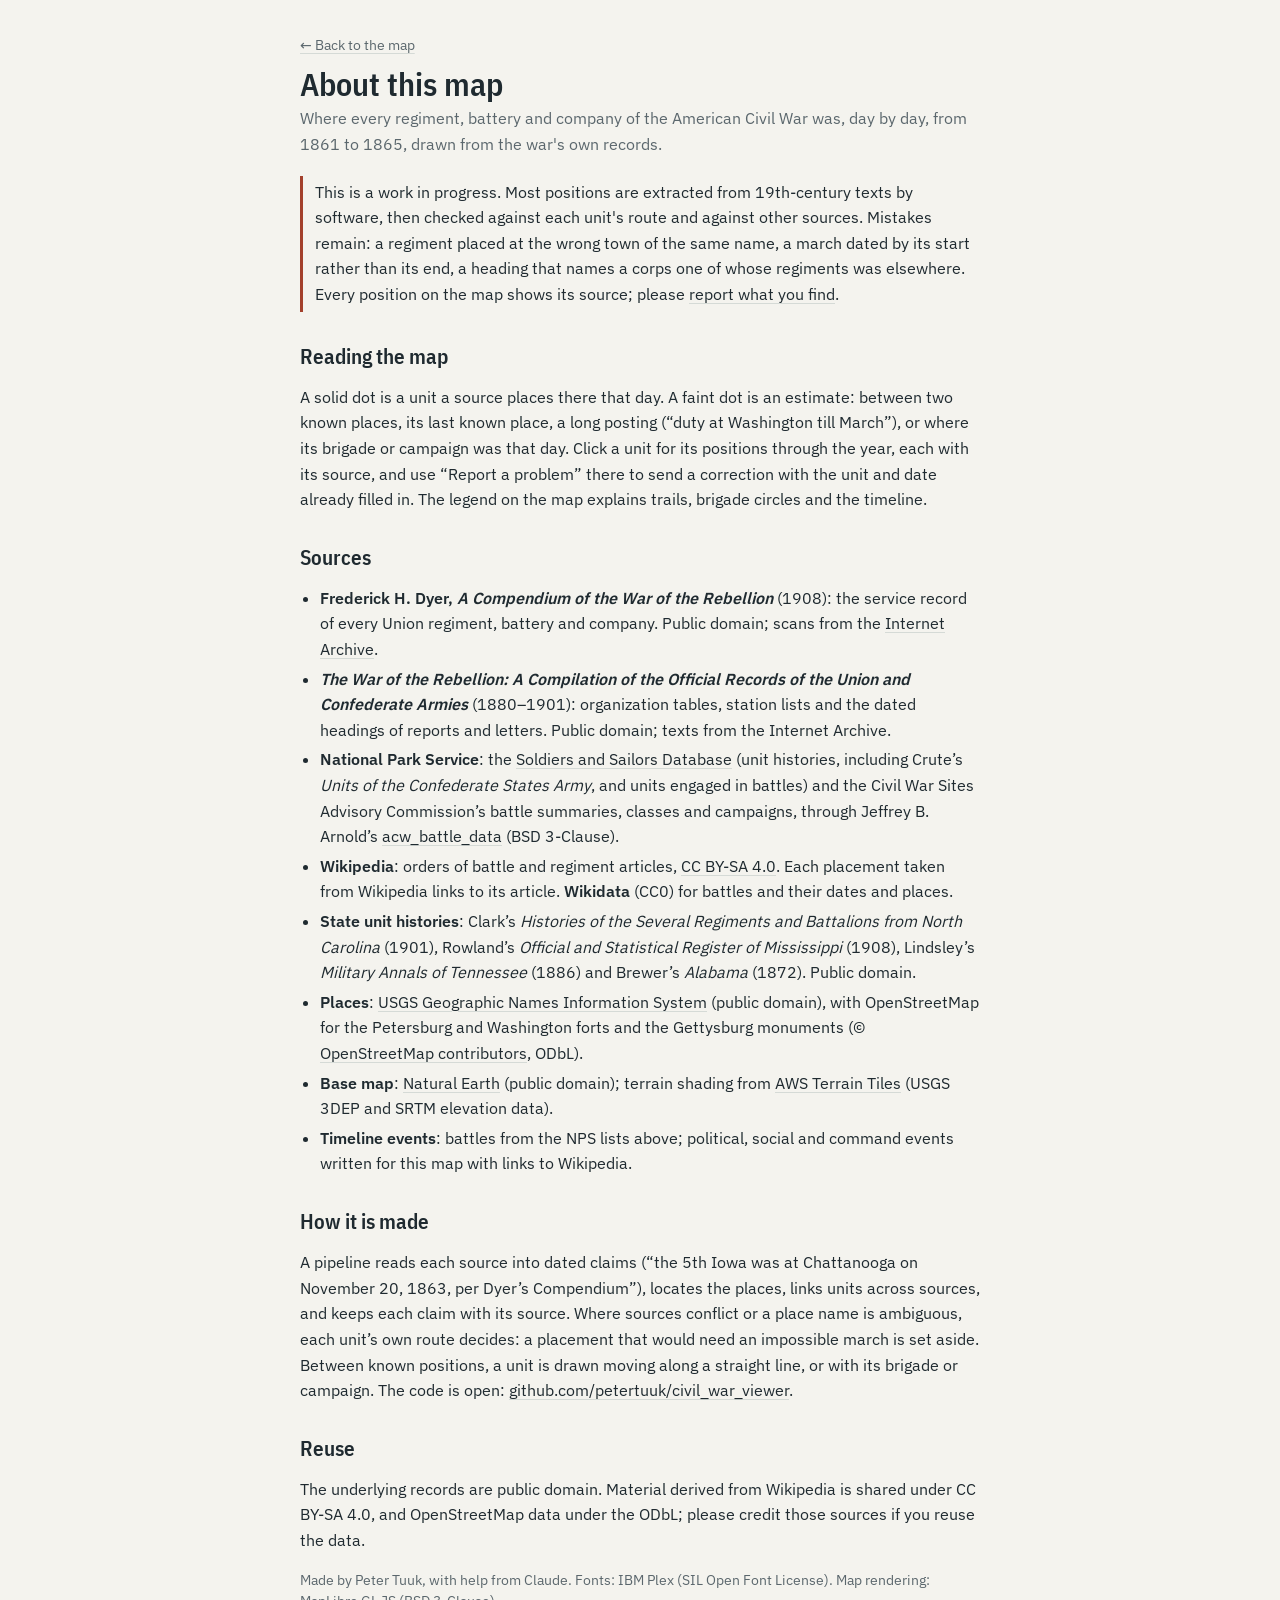
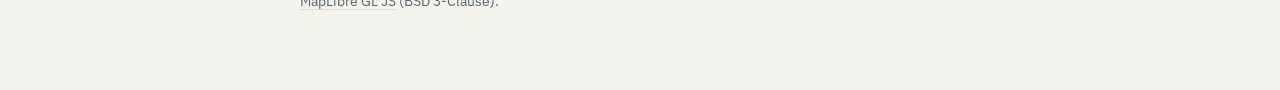
==== viewer/site/about.html @ c05b24ee "Site: public GitHub Pages build, About page, report links - build_site.py / deploy_site.sh: build a " ====
<!DOCTYPE html>
<html lang="en">
<head>
<meta charset="utf-8">
<meta name="viewport" content="width=device-width, initial-scale=1">
<title>About · Civil War, Day by Day</title>
<meta name="description" content="How the Civil War, Day by Day map is made: its sources, methods, limits, and how to report a problem.">
<link rel="icon" href="favicon.svg" type="image/svg+xml">
<link rel="stylesheet" href="fonts/fonts.css">
<style>
:root { --ink: #1f2a30; --muted: #5b676d; --line: #d5dad6; --land: #f4f3ee; --union: #2c5d9b; --conf: #a3402c;
  --display: "IBM Plex Sans Condensed", "Arial Narrow", sans-serif; --body: "IBM Plex Sans", system-ui, sans-serif; }
@media (prefers-color-scheme: dark) { :root { --ink: #e6e9e4; --muted: #a3ada8; --line: #3a4448; --land: #151b1d; --union: #6f9ee0; --conf: #e07a5f; color-scheme: dark; } }
body { margin: 0; background: var(--land); color: var(--ink); font: 16px/1.6 var(--body); }
main { max-width: 680px; margin: 0 auto; padding: 32px 20px 64px; }
h1 { font: 600 32px/1.15 var(--display); margin: 8px 0 4px; }
h2 { font: 600 21px/1.2 var(--display); margin: 32px 0 6px; }
.lede { color: var(--muted); margin: 0 0 8px; }
a { color: inherit; text-decoration-color: var(--line); text-underline-offset: 3px; }
a:hover { text-decoration-color: currentColor; }
.back { font-size: 14px; color: var(--muted); }
ul { padding-left: 20px; } li { margin: 4px 0; }
.note { border-left: 3px solid var(--conf); padding: 4px 0 4px 12px; margin: 18px 0; }
small, .small { font-size: 13.5px; color: var(--muted); }
</style>
</head>
<body>
<main>
  <a class="back" href="./">← Back to the map</a>
  <h1>About this map</h1>
  <p class="lede">Where every regiment, battery and company of the American Civil War was, day by day, from 1861 to 1865, drawn from the war's own records.</p>

  <div class="note">This is a work in progress. Most positions are extracted from 19th-century texts by software, then checked against each unit's route and against other sources. Mistakes remain: a regiment placed at the wrong town of the same name, a march dated by its start rather than its end, a heading that names a corps one of whose regiments was elsewhere. Every position on the map shows its source; please <a href="https://github.com/petertuuk/civil_war_viewer/issues/new?title=Correction&amp;body=**Unit%20and%20date%3A**%0A%0A**What%20the%20map%20shows%3A**%0A%0A**What%20is%20right%2C%20and%20your%20source%3A**%0A">report what you find</a>.</div>

  <h2>Reading the map</h2>
  <p>A solid dot is a unit a source places there that day. A faint dot is an estimate: between two known places, its last known place, a long posting (“duty at Washington till March”), or where its brigade or campaign was that day. Click a unit for its positions through the year, each with its source, and use “Report a problem” there to send a correction with the unit and date already filled in. The legend on the map explains trails, brigade circles and the timeline.</p>

  <h2>Sources</h2>
  <ul>
    <li><b>Frederick H. Dyer, <i>A Compendium of the War of the Rebellion</i></b> (1908): the service record of every Union regiment, battery and company. Public domain; scans from the <a href="https://archive.org/">Internet Archive</a>.</li>
    <li><b><i>The War of the Rebellion: A Compilation of the Official Records of the Union and Confederate Armies</i></b> (1880–1901): organization tables, station lists and the dated headings of reports and letters. Public domain; texts from the Internet Archive.</li>
    <li><b>National Park Service</b>: the <a href="https://www.nps.gov/civilwar/soldiers-and-sailors-database.htm">Soldiers and Sailors Database</a> (unit histories, including Crute’s <i>Units of the Confederate States Army</i>, and units engaged in battles) and the Civil War Sites Advisory Commission’s battle summaries, classes and campaigns, through Jeffrey B. Arnold’s <a href="https://github.com/jrnold/acw_battle_data">acw_battle_data</a> (BSD 3-Clause).</li>
    <li><b>Wikipedia</b>: orders of battle and regiment articles, <a href="https://creativecommons.org/licenses/by-sa/4.0/">CC BY-SA 4.0</a>. Each placement taken from Wikipedia links to its article. <b>Wikidata</b> (CC0) for battles and their dates and places.</li>
    <li><b>State unit histories</b>: Clark’s <i>Histories of the Several Regiments and Battalions from North Carolina</i> (1901), Rowland’s <i>Official and Statistical Register of Mississippi</i> (1908), Lindsley’s <i>Military Annals of Tennessee</i> (1886) and Brewer’s <i>Alabama</i> (1872). Public domain.</li>
    <li><b>Places</b>: <a href="https://www.usgs.gov/tools/geographic-names-information-system-gnis">USGS Geographic Names Information System</a> (public domain), with OpenStreetMap for the Petersburg and Washington forts and the Gettysburg monuments (© <a href="https://www.openstreetmap.org/copyright">OpenStreetMap contributors</a>, ODbL).</li>
    <li><b>Base map</b>: <a href="https://www.naturalearthdata.com/">Natural Earth</a> (public domain); terrain shading from <a href="https://registry.opendata.aws/terrain-tiles/">AWS Terrain Tiles</a> (USGS 3DEP and SRTM elevation data).</li>
    <li><b>Timeline events</b>: battles from the NPS lists above; political, social and command events written for this map with links to Wikipedia.</li>
  </ul>

  <h2>How it is made</h2>
  <p>A pipeline reads each source into dated claims (“the 5th Iowa was at Chattanooga on November 20, 1863, per Dyer’s Compendium”), locates the places, links units across sources, and keeps each claim with its source. Where sources conflict or a place name is ambiguous, each unit’s own route decides: a placement that would need an impossible march is set aside. Between known positions, a unit is drawn moving along a straight line, or with its brigade or campaign. The code is open: <a href="https://github.com/petertuuk/civil_war_viewer">github.com/petertuuk/civil_war_viewer</a>.</p>

  <h2>Reuse</h2>
  <p>The underlying records are public domain. Material derived from Wikipedia is shared under CC BY-SA 4.0, and OpenStreetMap data under the ODbL; please credit those sources if you reuse the data.</p>

  <p class="small">Made by Peter Tuuk, with help from Claude. Fonts: IBM Plex (SIL Open Font License). Map rendering: <a href="https://maplibre.org/">MapLibre GL JS</a> (BSD 3-Clause).</p>
</main>
</body>
</html>
---- viewer/site/fonts/fonts.css ----
/* IBM Plex (SIL Open Font License 1.1, see OFL.txt), latin and latin-ext subsets, from @fontsource */
@font-face { font-family: "IBM Plex Sans"; font-style: normal; font-weight: 400; font-display: swap; src: url(ibm-plex-sans-latin-400-normal.woff2) format("woff2"); unicode-range: U+0000-00FF,U+0131,U+0152-0153,U+02BB-02BC,U+02C6,U+02DA,U+02DC,U+0304,U+0308,U+0329,U+2000-206F,U+20AC,U+2122,U+2191,U+2193,U+2212,U+2215,U+FEFF,U+FFFD; }
@font-face { font-family: "IBM Plex Sans"; font-style: normal; font-weight: 400; font-display: swap; src: url(ibm-plex-sans-latin-ext-400-normal.woff2) format("woff2"); unicode-range: U+0100-02BA,U+02BD-02C5,U+02C7-02CC,U+02CE-02D7,U+02DD-02FF,U+0304,U+0308,U+0329,U+1D00-1DBF,U+1E00-1E9F,U+1EF2-1EFF,U+2020,U+20A0-20AB,U+20AD-20C0,U+2113,U+2C60-2C7F,U+A720-A7FF; }
@font-face { font-family: "IBM Plex Sans"; font-style: normal; font-weight: 500; font-display: swap; src: url(ibm-plex-sans-latin-500-normal.woff2) format("woff2"); unicode-range: U+0000-00FF,U+0131,U+0152-0153,U+02BB-02BC,U+02C6,U+02DA,U+02DC,U+0304,U+0308,U+0329,U+2000-206F,U+20AC,U+2122,U+2191,U+2193,U+2212,U+2215,U+FEFF,U+FFFD; }
@font-face { font-family: "IBM Plex Sans"; font-style: normal; font-weight: 500; font-display: swap; src: url(ibm-plex-sans-latin-ext-500-normal.woff2) format("woff2"); unicode-range: U+0100-02BA,U+02BD-02C5,U+02C7-02CC,U+02CE-02D7,U+02DD-02FF,U+0304,U+0308,U+0329,U+1D00-1DBF,U+1E00-1E9F,U+1EF2-1EFF,U+2020,U+20A0-20AB,U+20AD-20C0,U+2113,U+2C60-2C7F,U+A720-A7FF; }
@font-face { font-family: "IBM Plex Sans"; font-style: normal; font-weight: 600; font-display: swap; src: url(ibm-plex-sans-latin-600-normal.woff2) format("woff2"); unicode-range: U+0000-00FF,U+0131,U+0152-0153,U+02BB-02BC,U+02C6,U+02DA,U+02DC,U+0304,U+0308,U+0329,U+2000-206F,U+20AC,U+2122,U+2191,U+2193,U+2212,U+2215,U+FEFF,U+FFFD; }
@font-face { font-family: "IBM Plex Sans"; font-style: normal; font-weight: 600; font-display: swap; src: url(ibm-plex-sans-latin-ext-600-normal.woff2) format("woff2"); unicode-range: U+0100-02BA,U+02BD-02C5,U+02C7-02CC,U+02CE-02D7,U+02DD-02FF,U+0304,U+0308,U+0329,U+1D00-1DBF,U+1E00-1E9F,U+1EF2-1EFF,U+2020,U+20A0-20AB,U+20AD-20C0,U+2113,U+2C60-2C7F,U+A720-A7FF; }
@font-face { font-family: "IBM Plex Sans Condensed"; font-style: normal; font-weight: 500; font-display: swap; src: url(ibm-plex-sans-condensed-latin-500-normal.woff2) format("woff2"); unicode-range: U+0000-00FF,U+0131,U+0152-0153,U+02BB-02BC,U+02C6,U+02DA,U+02DC,U+0304,U+0308,U+0329,U+2000-206F,U+20AC,U+2122,U+2191,U+2193,U+2212,U+2215,U+FEFF,U+FFFD; }
@font-face { font-family: "IBM Plex Sans Condensed"; font-style: normal; font-weight: 500; font-display: swap; src: url(ibm-plex-sans-condensed-latin-ext-500-normal.woff2) format("woff2"); unicode-range: U+0100-02BA,U+02BD-02C5,U+02C7-02CC,U+02CE-02D7,U+02DD-02FF,U+0304,U+0308,U+0329,U+1D00-1DBF,U+1E00-1E9F,U+1EF2-1EFF,U+2020,U+20A0-20AB,U+20AD-20C0,U+2113,U+2C60-2C7F,U+A720-A7FF; }
@font-face { font-family: "IBM Plex Sans Condensed"; font-style: normal; font-weight: 600; font-display: swap; src: url(ibm-plex-sans-condensed-latin-600-normal.woff2) format("woff2"); unicode-range: U+0000-00FF,U+0131,U+0152-0153,U+02BB-02BC,U+02C6,U+02DA,U+02DC,U+0304,U+0308,U+0329,U+2000-206F,U+20AC,U+2122,U+2191,U+2193,U+2212,U+2215,U+FEFF,U+FFFD; }
@font-face { font-family: "IBM Plex Sans Condensed"; font-style: normal; font-weight: 600; font-display: swap; src: url(ibm-plex-sans-condensed-latin-ext-600-normal.woff2) format("woff2"); unicode-range: U+0100-02BA,U+02BD-02C5,U+02C7-02CC,U+02CE-02D7,U+02DD-02FF,U+0304,U+0308,U+0329,U+1D00-1DBF,U+1E00-1E9F,U+1EF2-1EFF,U+2020,U+20A0-20AB,U+20AD-20C0,U+2113,U+2C60-2C7F,U+A720-A7FF; }
@font-face { font-family: "IBM Plex Mono"; font-style: normal; font-weight: 400; font-display: swap; src: url(ibm-plex-mono-latin-400-normal.woff2) format("woff2"); unicode-range: U+0000-00FF,U+0131,U+0152-0153,U+02BB-02BC,U+02C6,U+02DA,U+02DC,U+0304,U+0308,U+0329,U+2000-206F,U+20AC,U+2122,U+2191,U+2193,U+2212,U+2215,U+FEFF,U+FFFD; }
@font-face { font-family: "IBM Plex Mono"; font-style: normal; font-weight: 400; font-display: swap; src: url(ibm-plex-mono-latin-ext-400-normal.woff2) format("woff2"); unicode-range: U+0100-02BA,U+02BD-02C5,U+02C7-02CC,U+02CE-02D7,U+02DD-02FF,U+0304,U+0308,U+0329,U+1D00-1DBF,U+1E00-1E9F,U+1EF2-1EFF,U+2020,U+20A0-20AB,U+20AD-20C0,U+2113,U+2C60-2C7F,U+A720-A7FF; }
@font-face { font-family: "IBM Plex Mono"; font-style: normal; font-weight: 500; font-display: swap; src: url(ibm-plex-mono-latin-500-normal.woff2) format("woff2"); unicode-range: U+0000-00FF,U+0131,U+0152-0153,U+02BB-02BC,U+02C6,U+02DA,U+02DC,U+0304,U+0308,U+0329,U+2000-206F,U+20AC,U+2122,U+2191,U+2193,U+2212,U+2215,U+FEFF,U+FFFD; }
@font-face { font-family: "IBM Plex Mono"; font-style: normal; font-weight: 500; font-display: swap; src: url(ibm-plex-mono-latin-ext-500-normal.woff2) format("woff2"); unicode-range: U+0100-02BA,U+02BD-02C5,U+02C7-02CC,U+02CE-02D7,U+02DD-02FF,U+0304,U+0308,U+0329,U+1D00-1DBF,U+1E00-1E9F,U+1EF2-1EFF,U+2020,U+20A0-20AB,U+20AD-20C0,U+2113,U+2C60-2C7F,U+A720-A7FF; }
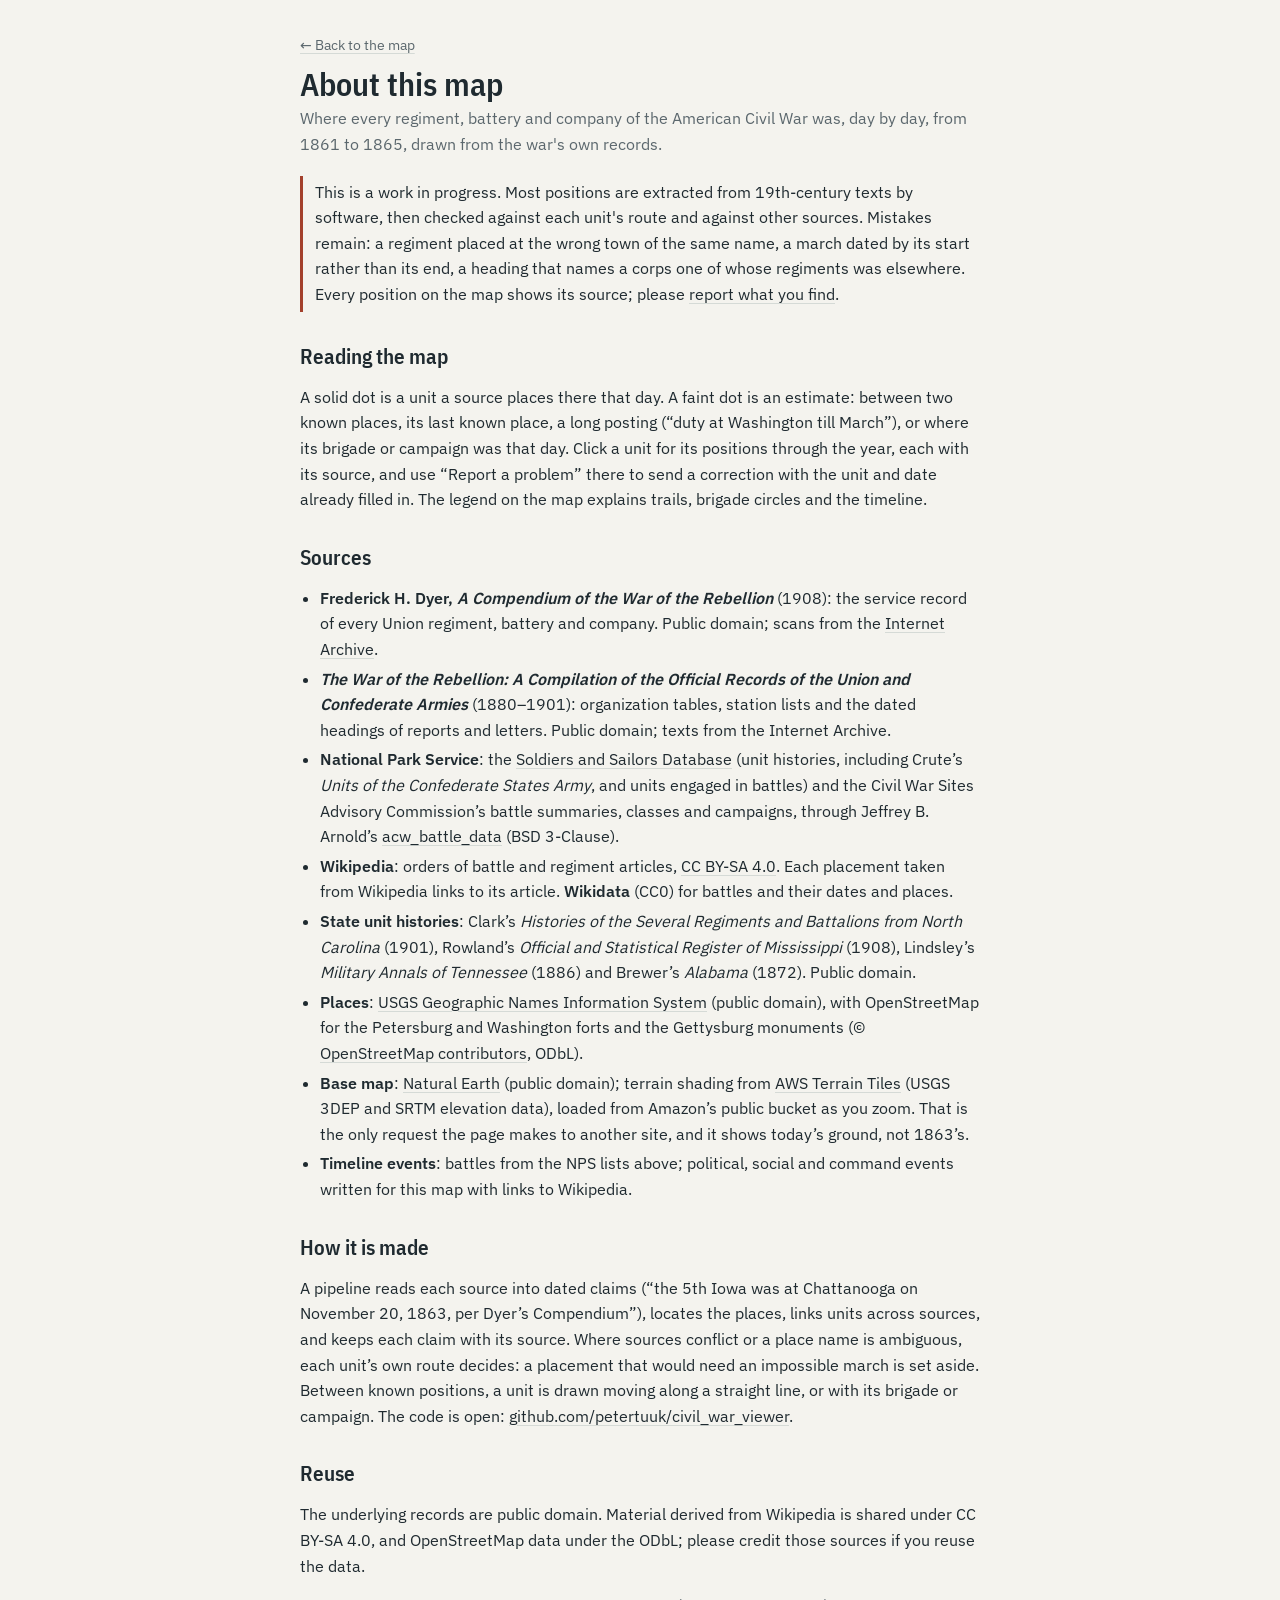
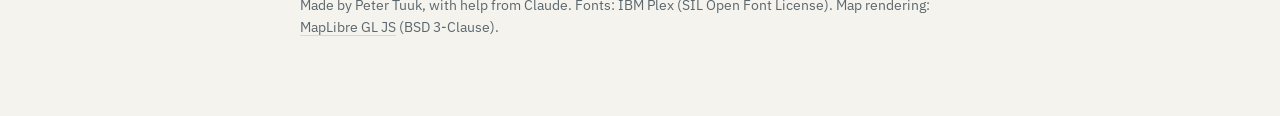
==== commit e17734ca: "Map: restore live shaded relief, start it at zoom 5 The live hillshade (AWS Terrain Tiles, ~10 m in " ====
--- a/viewer/site/about.html
+++ b/viewer/site/about.html
@@ -43,7 +43,7 @@
     <li><b>Wikipedia</b>: orders of battle and regiment articles, <a href="https://creativecommons.org/licenses/by-sa/4.0/">CC BY-SA 4.0</a>. Each placement taken from Wikipedia links to its article. <b>Wikidata</b> (CC0) for battles and their dates and places.</li>
     <li><b>State unit histories</b>: Clark’s <i>Histories of the Several Regiments and Battalions from North Carolina</i> (1901), Rowland’s <i>Official and Statistical Register of Mississippi</i> (1908), Lindsley’s <i>Military Annals of Tennessee</i> (1886) and Brewer’s <i>Alabama</i> (1872). Public domain.</li>
     <li><b>Places</b>: <a href="https://www.usgs.gov/tools/geographic-names-information-system-gnis">USGS Geographic Names Information System</a> (public domain), with OpenStreetMap for the Petersburg and Washington forts and the Gettysburg monuments (© <a href="https://www.openstreetmap.org/copyright">OpenStreetMap contributors</a>, ODbL).</li>
-    <li><b>Base map</b>: <a href="https://www.naturalearthdata.com/">Natural Earth</a> (public domain); terrain shading from <a href="https://registry.opendata.aws/terrain-tiles/">AWS Terrain Tiles</a> (USGS 3DEP and SRTM elevation data).</li>
+    <li><b>Base map</b>: <a href="https://www.naturalearthdata.com/">Natural Earth</a> (public domain); terrain shading from <a href="https://registry.opendata.aws/terrain-tiles/">AWS Terrain Tiles</a> (USGS 3DEP and SRTM elevation data), loaded from Amazon’s public bucket as you zoom. That is the only request the page makes to another site, and it shows today’s ground, not 1863’s.</li>
     <li><b>Timeline events</b>: battles from the NPS lists above; political, social and command events written for this map with links to Wikipedia.</li>
   </ul>
 
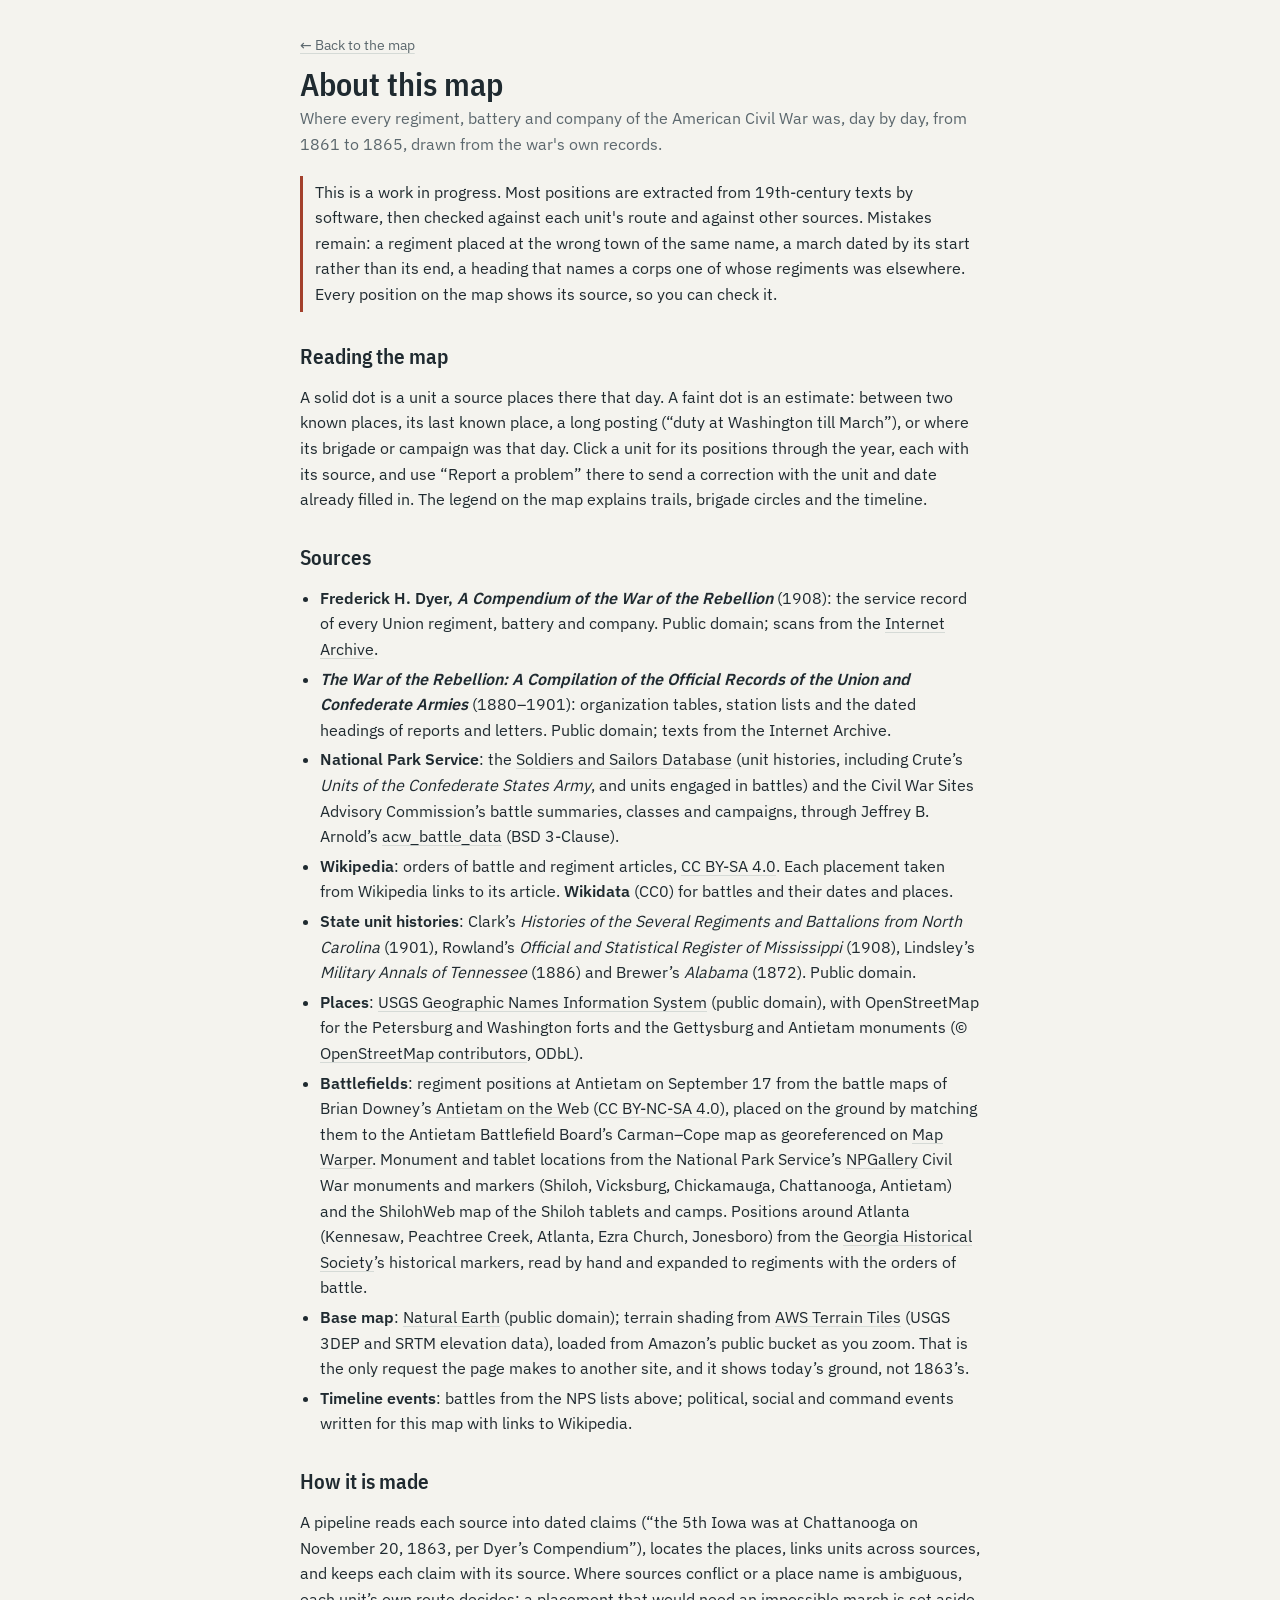
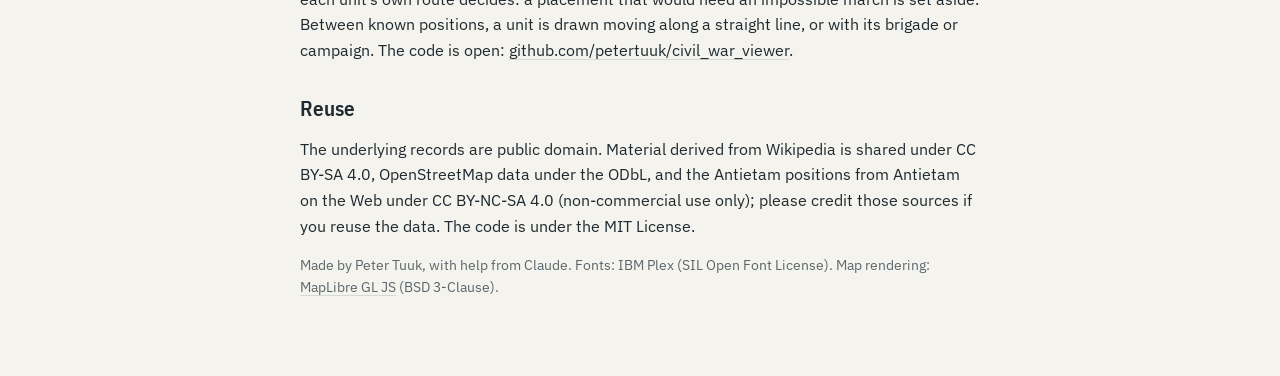
==== commit b05276b6: "Site: short battle labels, battlefield credits, LICENSE" ====
--- a/viewer/site/about.html
+++ b/viewer/site/about.html
@@ -4,7 +4,7 @@
 <meta charset="utf-8">
 <meta name="viewport" content="width=device-width, initial-scale=1">
 <title>About · Civil War, Day by Day</title>
-<meta name="description" content="How the Civil War, Day by Day map is made: its sources, methods, limits, and how to report a problem.">
+<meta name="description" content="How the Civil War, Day by Day map is made: its sources, methods and limits.">
 <link rel="icon" href="favicon.svg" type="image/svg+xml">
 <link rel="stylesheet" href="fonts/fonts.css">
 <style>
@@ -30,7 +30,7 @@
   <h1>About this map</h1>
   <p class="lede">Where every regiment, battery and company of the American Civil War was, day by day, from 1861 to 1865, drawn from the war's own records.</p>
 
-  <div class="note">This is a work in progress. Most positions are extracted from 19th-century texts by software, then checked against each unit's route and against other sources. Mistakes remain: a regiment placed at the wrong town of the same name, a march dated by its start rather than its end, a heading that names a corps one of whose regiments was elsewhere. Every position on the map shows its source; please <a href="https://github.com/petertuuk/civil_war_viewer/issues/new?title=Correction&amp;body=**Unit%20and%20date%3A**%0A%0A**What%20the%20map%20shows%3A**%0A%0A**What%20is%20right%2C%20and%20your%20source%3A**%0A">report what you find</a>.</div>
+  <div class="note">This is a work in progress. Most positions are extracted from 19th-century texts by software, then checked against each unit's route and against other sources. Mistakes remain: a regiment placed at the wrong town of the same name, a march dated by its start rather than its end, a heading that names a corps one of whose regiments was elsewhere. Every position on the map shows its source, so you can check it.</div>
 
   <h2>Reading the map</h2>
   <p>A solid dot is a unit a source places there that day. A faint dot is an estimate: between two known places, its last known place, a long posting (“duty at Washington till March”), or where its brigade or campaign was that day. Click a unit for its positions through the year, each with its source, and use “Report a problem” there to send a correction with the unit and date already filled in. The legend on the map explains trails, brigade circles and the timeline.</p>
@@ -42,7 +42,8 @@
     <li><b>National Park Service</b>: the <a href="https://www.nps.gov/civilwar/soldiers-and-sailors-database.htm">Soldiers and Sailors Database</a> (unit histories, including Crute’s <i>Units of the Confederate States Army</i>, and units engaged in battles) and the Civil War Sites Advisory Commission’s battle summaries, classes and campaigns, through Jeffrey B. Arnold’s <a href="https://github.com/jrnold/acw_battle_data">acw_battle_data</a> (BSD 3-Clause).</li>
     <li><b>Wikipedia</b>: orders of battle and regiment articles, <a href="https://creativecommons.org/licenses/by-sa/4.0/">CC BY-SA 4.0</a>. Each placement taken from Wikipedia links to its article. <b>Wikidata</b> (CC0) for battles and their dates and places.</li>
     <li><b>State unit histories</b>: Clark’s <i>Histories of the Several Regiments and Battalions from North Carolina</i> (1901), Rowland’s <i>Official and Statistical Register of Mississippi</i> (1908), Lindsley’s <i>Military Annals of Tennessee</i> (1886) and Brewer’s <i>Alabama</i> (1872). Public domain.</li>
-    <li><b>Places</b>: <a href="https://www.usgs.gov/tools/geographic-names-information-system-gnis">USGS Geographic Names Information System</a> (public domain), with OpenStreetMap for the Petersburg and Washington forts and the Gettysburg monuments (© <a href="https://www.openstreetmap.org/copyright">OpenStreetMap contributors</a>, ODbL).</li>
+    <li><b>Places</b>: <a href="https://www.usgs.gov/tools/geographic-names-information-system-gnis">USGS Geographic Names Information System</a> (public domain), with OpenStreetMap for the Petersburg and Washington forts and the Gettysburg and Antietam monuments (© <a href="https://www.openstreetmap.org/copyright">OpenStreetMap contributors</a>, ODbL).</li>
+    <li><b>Battlefields</b>: regiment positions at Antietam on September 17 from the battle maps of Brian Downey’s <a href="https://antietam.aotw.org/">Antietam on the Web</a> (<a href="https://creativecommons.org/licenses/by-nc-sa/4.0/">CC BY-NC-SA 4.0</a>), placed on the ground by matching them to the Antietam Battlefield Board’s Carman–Cope map as georeferenced on <a href="https://mapwarper.net/">Map Warper</a>. Monument and tablet locations from the National Park Service’s <a href="https://npgallery.nps.gov/">NPGallery</a> Civil War monuments and markers (Shiloh, Vicksburg, Chickamauga, Chattanooga, Antietam) and the ShilohWeb map of the Shiloh tablets and camps. Positions around Atlanta (Kennesaw, Peachtree Creek, Atlanta, Ezra Church, Jonesboro) from the <a href="https://www.georgiahistory.com/">Georgia Historical Society</a>’s historical markers, read by hand and expanded to regiments with the orders of battle.</li>
     <li><b>Base map</b>: <a href="https://www.naturalearthdata.com/">Natural Earth</a> (public domain); terrain shading from <a href="https://registry.opendata.aws/terrain-tiles/">AWS Terrain Tiles</a> (USGS 3DEP and SRTM elevation data), loaded from Amazon’s public bucket as you zoom. That is the only request the page makes to another site, and it shows today’s ground, not 1863’s.</li>
     <li><b>Timeline events</b>: battles from the NPS lists above; political, social and command events written for this map with links to Wikipedia.</li>
   </ul>
@@ -51,7 +52,7 @@
   <p>A pipeline reads each source into dated claims (“the 5th Iowa was at Chattanooga on November 20, 1863, per Dyer’s Compendium”), locates the places, links units across sources, and keeps each claim with its source. Where sources conflict or a place name is ambiguous, each unit’s own route decides: a placement that would need an impossible march is set aside. Between known positions, a unit is drawn moving along a straight line, or with its brigade or campaign. The code is open: <a href="https://github.com/petertuuk/civil_war_viewer">github.com/petertuuk/civil_war_viewer</a>.</p>
 
   <h2>Reuse</h2>
-  <p>The underlying records are public domain. Material derived from Wikipedia is shared under CC BY-SA 4.0, and OpenStreetMap data under the ODbL; please credit those sources if you reuse the data.</p>
+  <p>The underlying records are public domain. Material derived from Wikipedia is shared under CC BY-SA 4.0, OpenStreetMap data under the ODbL, and the Antietam positions from Antietam on the Web under CC BY-NC-SA 4.0 (non-commercial use only); please credit those sources if you reuse the data. The code is under the MIT License.</p>
 
   <p class="small">Made by Peter Tuuk, with help from Claude. Fonts: IBM Plex (SIL Open Font License). Map rendering: <a href="https://maplibre.org/">MapLibre GL JS</a> (BSD 3-Clause).</p>
 </main>
